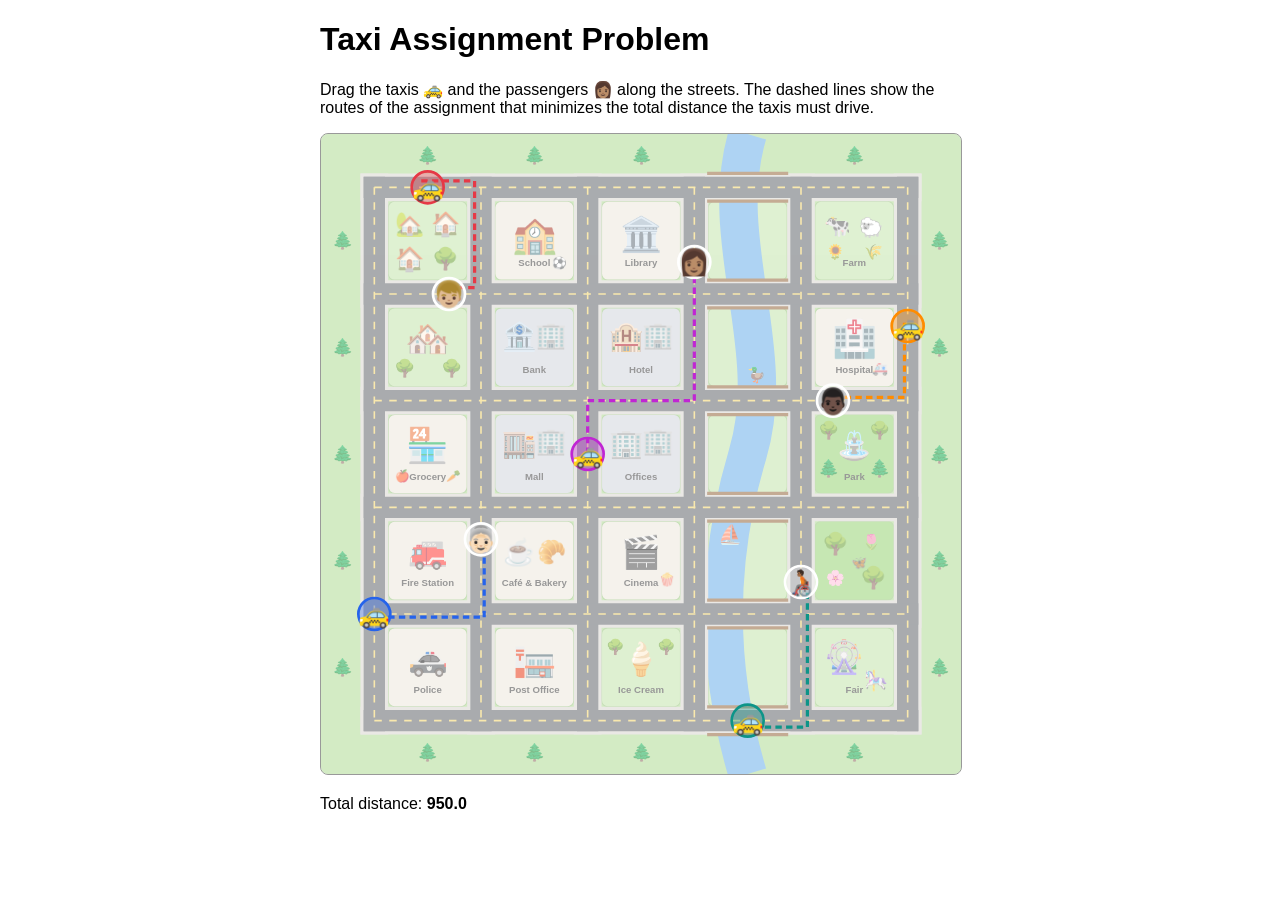
==== static/index.html @ 0034ed82 "Interactive taxi assignment visualizer Drag taxis and passengers around a small town; the optimal as" ====
<!DOCTYPE html>
<html lang="en">
<head>
  <meta charset="UTF-8">
  <meta name="viewport" content="width=device-width, initial-scale=1.0">
  <title>Taxi Assignment</title>
  <link rel="stylesheet" href="style.css">
</head>
<body>
  <h1>Taxi Assignment Problem</h1>
  <p>Drag the taxis 🚕 and the passengers 👩🏽 along the streets. The dashed lines show the routes
     of the assignment that minimizes the total distance the taxis must drive.</p>

  <!-- The "map": an SVG drawing area. town.js draws the town; main.js adds the taxis, people and routes. -->
  <svg id="map" viewBox="0 0 600 600"></svg>

  <p>Total distance: <strong id="total"></strong></p>

  <!-- Order matters: main.js uses the street grid and helpers from town.js, and the solver from assignment.js. -->
  <script src="town.js"></script>
  <script src="assignment.js"></script>
  <script src="main.js"></script>
</body>
</html>
---- static/style.css ----
body {
  font-family: sans-serif;
  max-width: 640px;
  margin: 20px auto;
  padding: 0 16px;
}

#map {
  width: 100%;
  height: auto;
  border: 1px solid #999;
  border-radius: 8px;
  /* Stop the browser from scrolling the page while dragging on touch screens. */
  touch-action: none;
}

/* ---- The town (drawn by town.js) ---- */

/* The scenery never reacts to the mouse, so drags always reach the taxis and people.
   It is also faded, so the taxis, passengers and routes stand out. */
.town {
  pointer-events: none;
  opacity: 0.5;
}

.grass { fill: #a8d88a; }

.lot { stroke: #8fbf73; stroke-width: 1; }
.lot.grass { fill: #bfe3a5; }
.lot.park  { fill: #8fd06a; }
.lot.plaza { fill: #ece6da; }
.lot.city  { fill: #cfd2db; }

.river {
  fill: none;
  stroke: #5fa8e8;
  stroke-width: 36;
}

.sidewalk {
  stroke: #d6d3cc;
  stroke-width: 26;
  stroke-linecap: square;
}

.asphalt {
  stroke: #555a60;
  stroke-width: 20;
  stroke-linecap: square;
}

.centre-line {
  stroke: #f4d35e;
  stroke-width: 1.5;
  stroke-dasharray: 7 7;
}

.railing {
  stroke: #8b5a2b;
  stroke-width: 3;
}

.label {
  font-size: 9px;
  font-weight: bold;
  fill: #333;
  text-anchor: middle;
}

/* Every emoji is centred on its (x, y) position. */
.emoji {
  text-anchor: middle;
  dominant-baseline: central;
  user-select: none;
}

/* ---- The taxis, passengers and routes (drawn by main.js) ---- */

/* The route a taxi drives to its assigned passenger (each gets its own colour). */
.route {
  fill: none;
  stroke-width: 3;
  stroke-dasharray: 6 4;
  stroke-linejoin: round;
}

.marker {
  font-size: 24px;
  cursor: grab;
}

/* The coloured ring that tells you which route belongs to which taxi. */
.ring {
  stroke-width: 2.5;
  fill-opacity: 0.35;
}
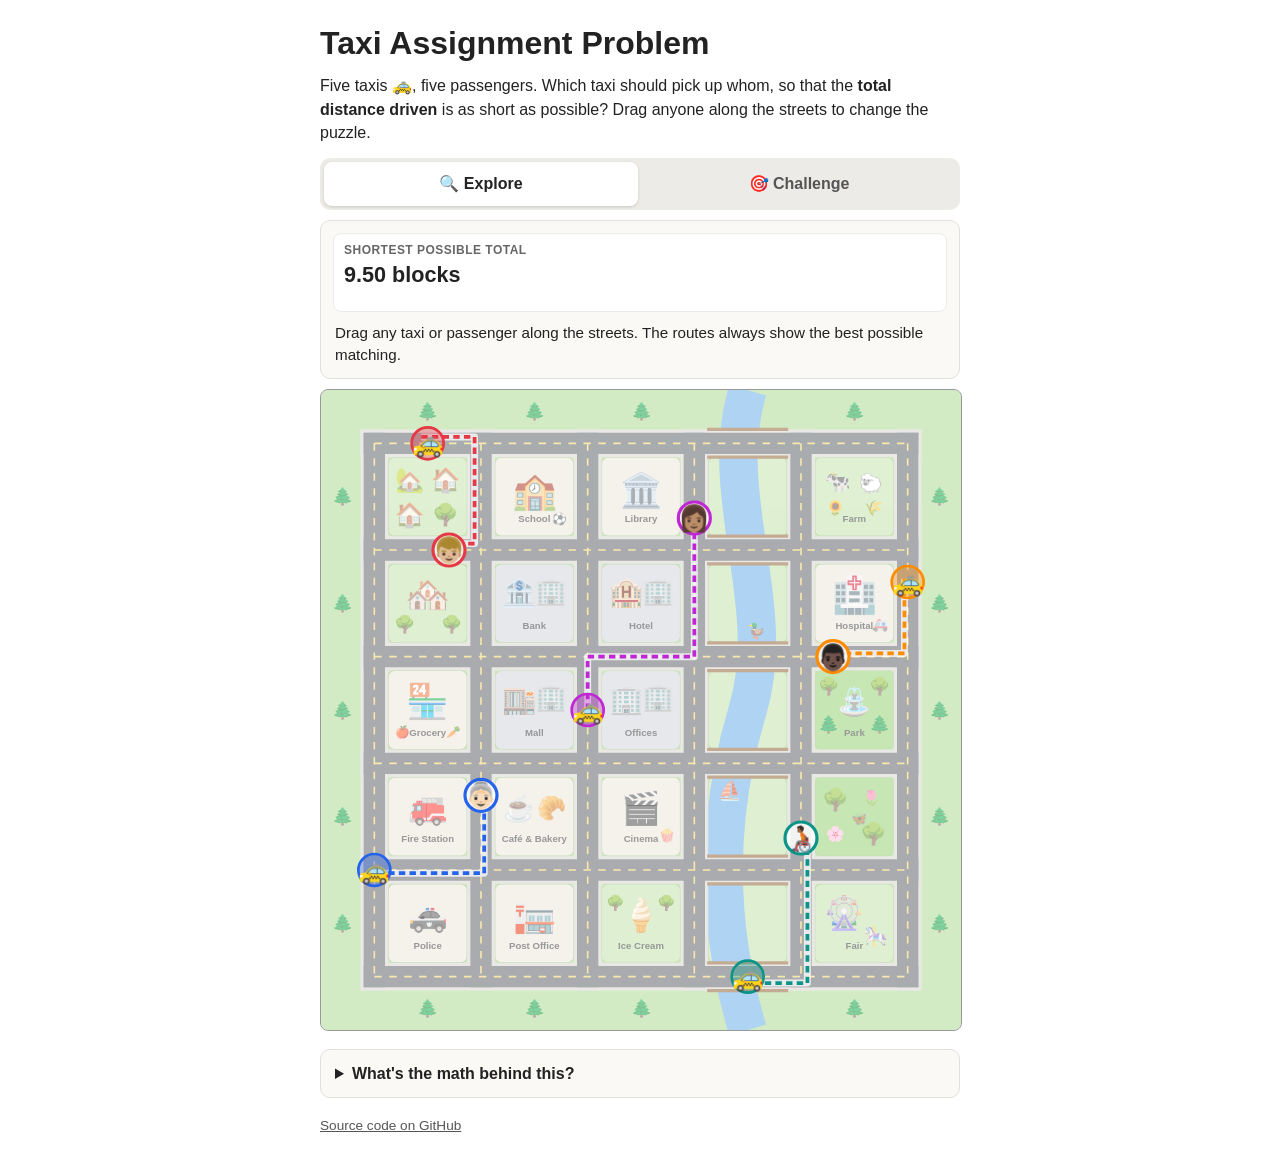
==== commit d565af86: "Add Challenge Mode, statistics panel, math explainer, and tests - Challenge Mode: pair taxis with pa" ====
--- a/static/index.html
+++ b/static/index.html
@@ -4,21 +4,103 @@
   <meta charset="UTF-8">
   <meta name="viewport" content="width=device-width, initial-scale=1.0">
   <title>Taxi Assignment</title>
+  <meta name="description" content="Five taxis, five passengers: which taxi should pick up whom? An interactive puzzle about the assignment problem.">
   <link rel="stylesheet" href="style.css">
 </head>
 <body>
   <h1>Taxi Assignment Problem</h1>
-  <p>Drag the taxis 🚕 and the passengers 👩🏽 along the streets. The dashed lines show the routes
-     of the assignment that minimizes the total distance the taxis must drive.</p>
+  <p class="intro">Five taxis 🚕, five passengers. Which taxi should pick up whom, so that the
+     <strong>total distance driven</strong> is as short as possible? Drag anyone along the streets to change the puzzle.</p>
+
+  <div class="modes" role="group" aria-label="Mode">
+    <button id="mode-explore" class="mode" aria-pressed="true">🔍 Explore</button>
+    <button id="mode-challenge" class="mode" aria-pressed="false">🎯 Challenge</button>
+  </div>
+
+  <!-- The statistics panel. main.js shows the tiles and buttons that belong to the current mode. -->
+  <section class="panel" aria-live="polite">
+    <div class="tiles">
+      <div class="tile" id="tile-yours">
+        <span class="tile-label">Your total</span>
+        <span class="tile-value" id="yours"></span>
+        <span class="tile-note" id="yours-note"></span>
+      </div>
+      <div class="tile">
+        <span class="tile-label" id="optimal-label"></span>
+        <span class="tile-value" id="optimal"></span>
+        <span class="tile-note" id="optimal-note"></span>
+      </div>
+      <div class="tile" id="tile-savings">
+        <span class="tile-label">Optimal saves</span>
+        <span class="tile-value" id="savings"></span>
+        <span class="tile-note" id="savings-note"></span>
+      </div>
+    </div>
+    <p id="message" class="message"></p>
+    <div id="challenge-controls" class="controls">
+      <button id="undo">↶ Undo</button>
+      <button id="clear">Clear</button>
+      <button id="reveal" class="primary">Reveal optimal</button>
+    </div>
+  </section>
 
   <!-- The "map": an SVG drawing area. town.js draws the town; main.js adds the taxis, people and routes. -->
   <svg id="map" viewBox="0 0 600 600"></svg>
+  <p id="route-key" class="route-key">Dashed lines: your routes. Shaded lines: an optimal assignment.</p>
 
-  <p>Total distance: <strong id="total"></strong></p>
+  <details class="math">
+    <summary>What's the math behind this?</summary>
 
-  <!-- Order matters: main.js uses the street grid and helpers from town.js, and the solver from assignment.js. -->
+    <h3>The assignment problem</h3>
+    <p>We have some taxis and the same number of passengers, and each taxi picks up exactly one person.
+       Among all the ways to pair them up, we want the one where the taxis drive the
+       <strong>least distance in total</strong>.</p>
+
+    <h3>Why not just send each taxi to the nearest passenger?</h3>
+    <p>Because the nearest choices can collide, and fixing one collision can cost a lot somewhere else.
+       Picture one long street with taxi A at block 2, taxi B at block 4, and passengers at blocks 0 and 3.
+       The passenger at block 3 is the nearest one for <em>both</em> taxis. If A takes them (1 block),
+       B has to drive 4 blocks to the other passenger: 5 blocks in total. If A instead drives
+       2 blocks to the other passenger, B needs only 1 block: just 3 in total. The best plan isn't
+       always best for each taxi on its own; you have to look at everyone together.</p>
+
+    <h3>Taxicab distance</h3>
+    <p>Taxis can't fly in straight lines; they follow the streets. On a grid, the distance between two
+       points is how far apart they are left-to-right <em>plus</em> how far apart they are up-and-down:
+       |x₁ − x₂| + |y₁ − y₂|. This is the <em>taxicab metric</em>. Here it's measured in city blocks,
+       the distance between two neighbouring streets. One wrinkle: if two people are in the middle of
+       the same block on parallel streets, the taxi must first drive to a corner, so the real route is
+       a little longer than the formula says. This site always uses the real route.</p>
+
+    <h3>As a formula</h3>
+    <p>Write t₁, …, tₙ for the taxis and p₁, …, pₙ for the passengers. A pairing is a
+       <em>permutation</em> σ: taxi i picks up passenger σ(i). We want to</p>
+    <p class="formula">minimize &nbsp;∑<sub>i</sub> d(t<sub>i</sub>, p<sub>σ(i)</sub>)&nbsp; over all permutations σ,</p>
+    <p>where d is the driving distance.</p>
+
+    <h3>How the computer solves it</h3>
+    <p>There are n! possible pairings: 120 for 5 taxis, 3,628,800 for 10, and over 2 quintillion
+       for 20. Trying them all quickly becomes hopeless. Instead, assignment algorithms (the
+       Hungarian algorithm, and the Jonker–Volgenant method this site uses, which is the same one as in the
+       SciPy library) build the best pairing step by step. Along the way they keep a set of "prices" that
+       prove no better pairing exists. They're guaranteed to find the true optimum in roughly n³ steps,
+       without checking all n! pairings.</p>
+
+    <h3>A tropical connection</h3>
+    <p>In <em>tropical</em> (min-plus) arithmetic, "adding" two numbers means taking the smaller one,
+       and "multiplying" means ordinary addition. Rewrite the formula for a determinant with these
+       operations and you get exactly the minimum above: the optimal total is the <em>tropical
+       determinant</em> of the table of distances. That's a lovely link between this puzzle and
+       tropical geometry, but this site computes it with the classical algorithm described above.</p>
+  </details>
+
+  <footer><a href="https://github.com/madeline-v-brandt/taxi-assignment-visualizer">Source code on GitHub</a></footer>
+
+  <!-- Order matters: main.js uses the town and street grid from town.js, the solver from
+       assignment.js, and the Challenge Mode bookkeeping from challenge.js. -->
   <script src="town.js"></script>
   <script src="assignment.js"></script>
+  <script src="challenge.js"></script>
   <script src="main.js"></script>
 </body>
 </html>
--- a/static/style.css
+++ b/static/style.css
@@ -3,15 +3,223 @@
   max-width: 640px;
   margin: 20px auto;
   padding: 0 16px;
+  color: #222;
+  background: #fff;
+  line-height: 1.45;
+}
+
+h1 {
+  font-size: clamp(1.5rem, 6vw, 2rem);
+  margin: 0 0 8px;
+}
+
+.intro {
+  margin: 0 0 14px;
 }
 
 #map {
+  display: block;
   width: 100%;
   height: auto;
   border: 1px solid #999;
   border-radius: 8px;
-  /* Stop the browser from scrolling the page while dragging on touch screens. */
-  touch-action: none;
+  /* Allow scrolling the page by swiping on the map; dragging an icon is handled in main.js. */
+  touch-action: pan-x pan-y;
+  -webkit-user-select: none;
+  user-select: none;
+}
+
+button {
+  font: inherit;
+  min-height: 44px; /* comfortable to tap on a phone */
+  padding: 0 16px;
+  border: 1px solid #c9c9d1;
+  border-radius: 8px;
+  background: #fff;
+  color: #222;
+  cursor: pointer;
+}
+
+button:disabled {
+  opacity: 0.45;
+  cursor: default;
+}
+
+button.primary {
+  background: #222;
+  border-color: #222;
+  color: #fff;
+}
+
+/* ---- Mode switch ---- */
+
+.modes {
+  display: flex;
+  gap: 4px;
+  padding: 4px;
+  margin-bottom: 10px;
+  border-radius: 10px;
+  background: #ecebe7;
+}
+
+.mode {
+  flex: 1;
+  border: none;
+  background: transparent;
+  font-weight: bold;
+  color: #555;
+}
+
+.mode[aria-pressed="true"] {
+  background: #fff;
+  color: #222;
+  box-shadow: 0 1px 3px rgba(0, 0, 0, 0.15);
+}
+
+/* ---- Statistics panel ---- */
+
+.panel {
+  margin-bottom: 10px;
+  padding: 12px;
+  border: 1px solid #e2e0da;
+  border-radius: 10px;
+  background: #faf9f6;
+}
+
+.tiles {
+  display: flex;
+  gap: 8px;
+}
+
+.tile {
+  flex: 1;
+  display: flex;
+  flex-direction: column;
+  min-width: 0;
+  padding: 8px 10px;
+  border-radius: 8px;
+  background: #fff;
+  border: 1px solid #ecebe7;
+}
+
+.tile[hidden] {
+  display: none;
+}
+
+.tile-label {
+  font-size: 0.75rem;
+  font-weight: bold;
+  text-transform: uppercase;
+  letter-spacing: 0.04em;
+  color: #666;
+}
+
+.tile-value {
+  font-size: 1.35rem;
+  font-weight: bold;
+  font-variant-numeric: tabular-nums;
+  white-space: nowrap;
+}
+
+.tile-note {
+  font-size: 0.75rem;
+  color: #777;
+  min-height: 1em;
+}
+
+.message {
+  margin: 10px 2px 0;
+  font-size: 0.95rem;
+}
+
+.message.success {
+  color: #0f7a3d;
+  font-weight: bold;
+}
+
+.dot {
+  display: inline-block;
+  width: 0.8em;
+  height: 0.8em;
+  border-radius: 50%;
+  vertical-align: -0.05em;
+}
+
+.controls {
+  display: flex;
+  gap: 8px;
+  margin-top: 10px;
+}
+
+.controls[hidden] {
+  display: none;
+}
+
+.controls .primary {
+  margin-left: auto;
+}
+
+.route-key {
+  margin: 6px 2px 0;
+  font-size: 0.85rem;
+  color: #555;
+}
+
+.route-key[hidden] {
+  display: none;
+}
+
+/* ---- Math explanation ---- */
+
+.math {
+  margin-top: 18px;
+  padding: 0 14px;
+  border: 1px solid #e2e0da;
+  border-radius: 10px;
+  background: #faf9f6;
+}
+
+.math summary {
+  padding: 12px 0;
+  font-weight: bold;
+  cursor: pointer;
+}
+
+.math h3 {
+  font-size: 1rem;
+  margin: 14px 0 4px;
+}
+
+.math p {
+  margin: 0 0 10px;
+}
+
+.formula {
+  font-family: Georgia, "Times New Roman", serif;
+  font-size: 1.15rem;
+  text-align: center;
+  overflow-x: auto;
+}
+
+footer {
+  margin: 18px 0;
+  font-size: 0.85rem;
+}
+
+footer a {
+  color: #555;
+}
+
+/* Narrow screens (phones): smaller tiles, so all three fit side by side. */
+@media (max-width: 480px) {
+  body { margin-top: 12px; }
+  .panel { padding: 8px; }
+  .tiles { gap: 6px; }
+  .tile { padding: 6px 7px; }
+  .tile-label { font-size: 0.65rem; }
+  .tile-value { font-size: 1rem; }
+  .tile-note { font-size: 0.68rem; }
+  .controls button { padding: 0 12px; }
 }
 
 /* ---- The town (drawn by town.js) ---- */
@@ -76,21 +284,71 @@
 
 /* ---- The taxis, passengers and routes (drawn by main.js) ---- */
 
-/* The route a taxi drives to its assigned passenger (each gets its own colour). */
+/* The route a taxi drives to its passenger (each taxi has its own colour). */
 .route {
   fill: none;
-  stroke-width: 3;
+  stroke-width: 3.5;
   stroke-dasharray: 6 4;
+  stroke-linejoin: round;
+}
+
+/* A soft white outline under each route, so it stands out on the grey road. */
+.casing {
+  fill: none;
+  stroke: #fff;
+  stroke-width: 6.5;
+  stroke-opacity: 0.75;
+  stroke-linejoin: round;
+}
+
+/* An optimal route, revealed in Challenge Mode: wide and soft, underneath the user's dashed routes. */
+.ghost {
+  fill: none;
+  stroke-width: 12;
+  stroke-opacity: 0.5;
+  stroke-linecap: round;
   stroke-linejoin: round;
 }
 
 .marker {
   font-size: 24px;
   cursor: grab;
-}
-
-/* The coloured ring that tells you which route belongs to which taxi. */
+  touch-action: none;
+}
+
+/* An invisible circle around each icon, so it is easy to hit with a finger. */
+.touch-area {
+  fill: transparent;
+}
+
+/* The coloured ring: a taxi's own colour, or the colour of the taxi coming to pick up a passenger. */
 .ring {
+  stroke: var(--colour);
+  fill: var(--colour);
   stroke-width: 2.5;
   fill-opacity: 0.35;
 }
+
+.passenger .ring {
+  fill: #fff;
+  fill-opacity: 0.85;
+  stroke-width: 3;
+}
+
+/* The icon chosen first when pairing in Challenge Mode pulses. */
+.marker.selected .ring {
+  stroke: #111;
+  stroke-width: 3.5;
+  transform-box: fill-box;
+  transform-origin: center;
+  animation: pulse 0.8s ease-in-out infinite alternate;
+}
+
+@keyframes pulse {
+  from { transform: scale(1); }
+  to   { transform: scale(1.3); }
+}
+
+@media (prefers-reduced-motion: reduce) {
+  .marker.selected .ring { animation: none; transform: scale(1.25); }
+}
